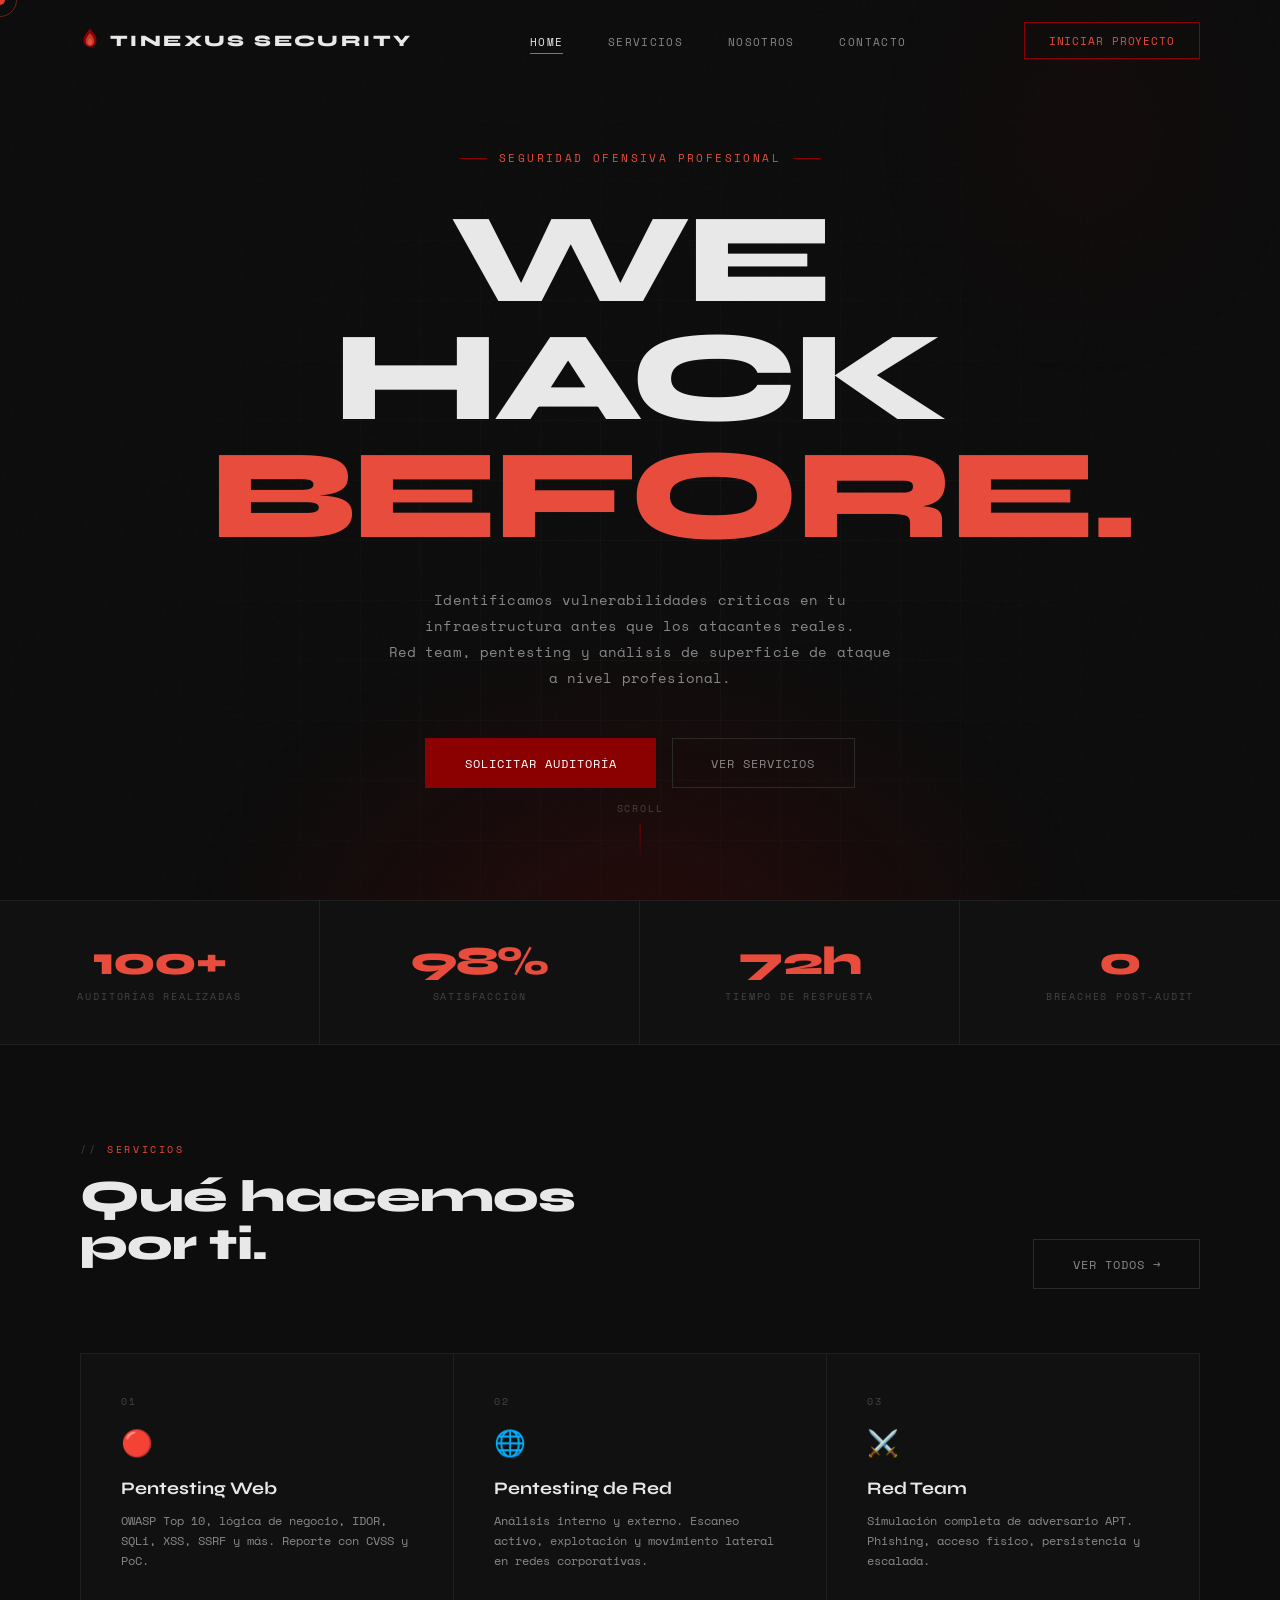
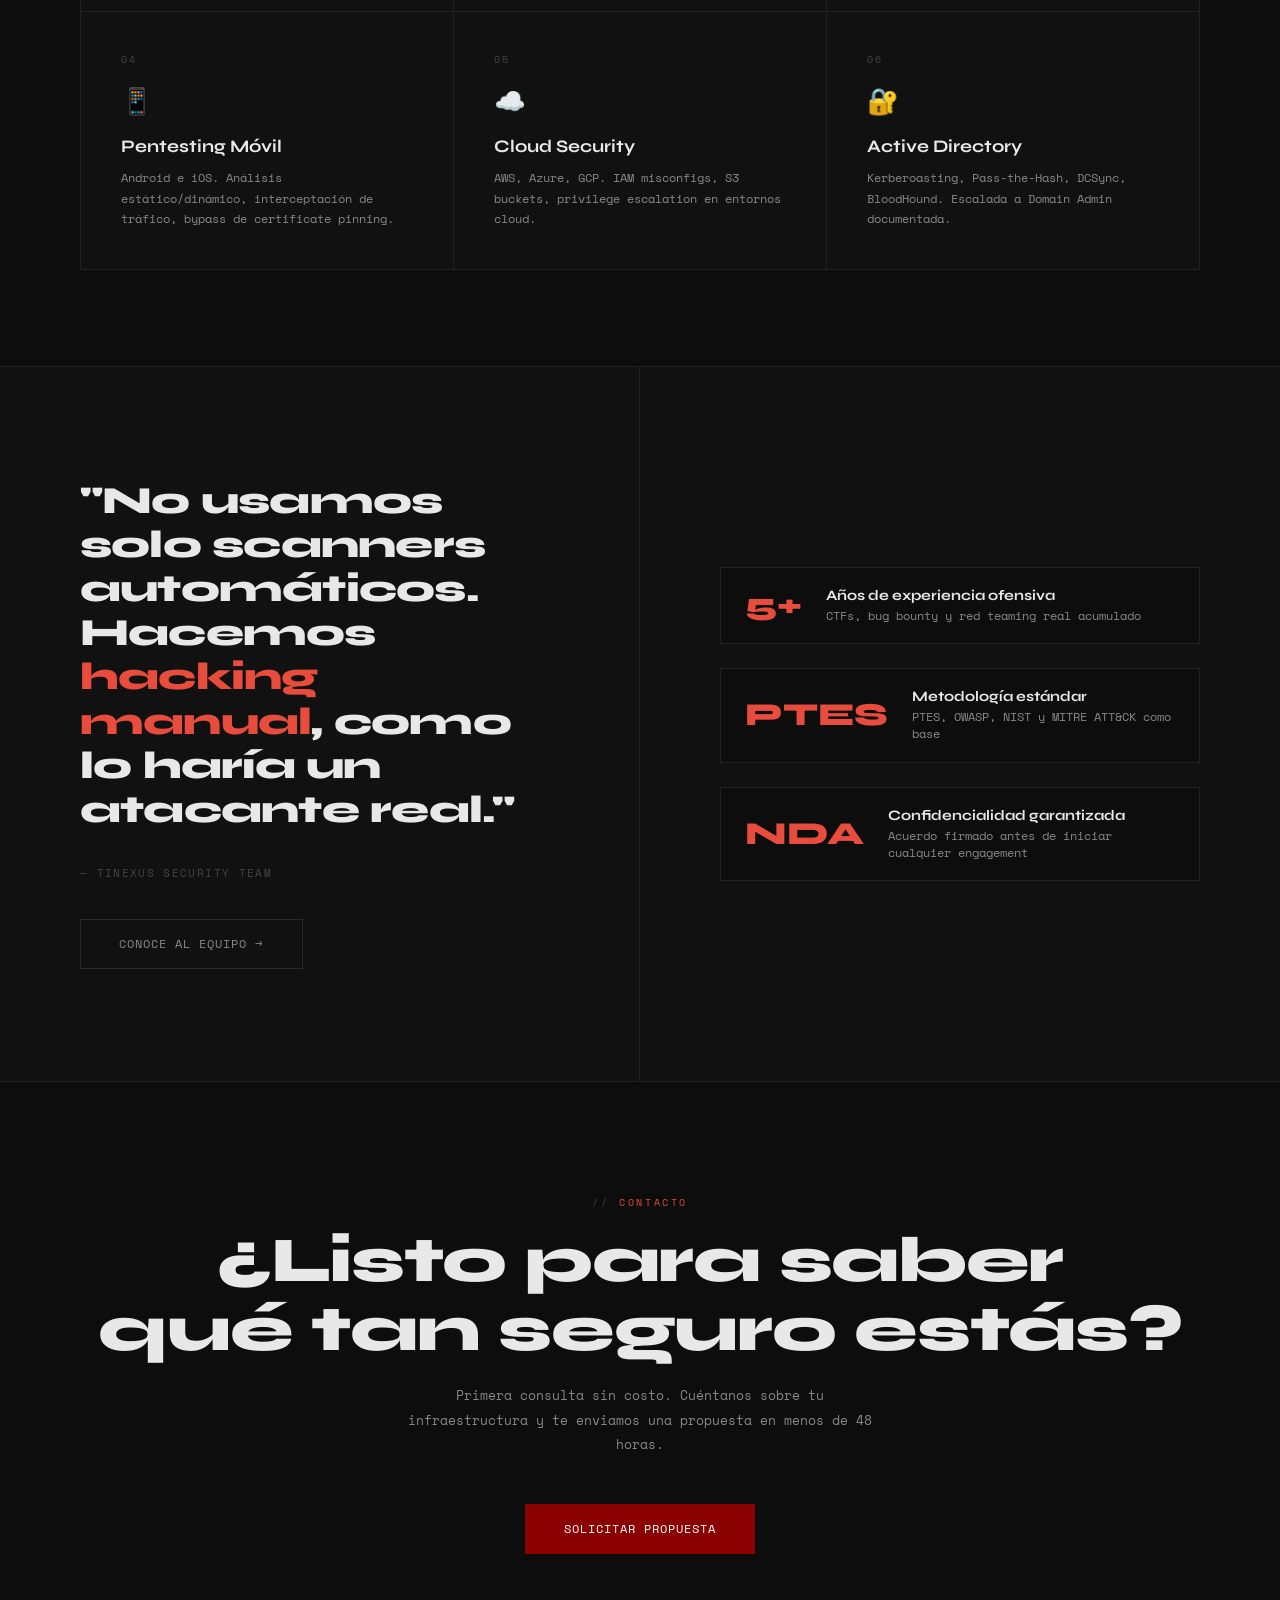
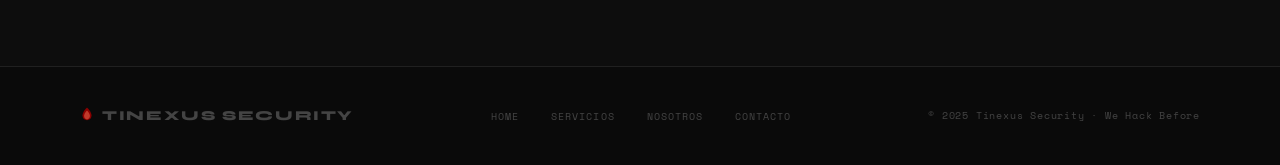
==== index.html @ 1b48da73 "Initial commit - Tinexus Security Website" ====
<!DOCTYPE html>
<html lang="es">
<head>
  <meta charset="UTF-8">
  <meta name="viewport" content="width=device-width, initial-scale=1.0">
  <title>Tinexus Security — We Hack Before</title>
  <meta name="description" content="Servicios profesionales de pentesting y seguridad ofensiva. Encontramos las vulnerabilidades antes que los atacantes.">
  <link rel="preconnect" href="https://fonts.googleapis.com">
  <link rel="preconnect" href="https://fonts.gstatic.com" crossorigin>
  <link href="https://fonts.googleapis.com/css2?family=Space+Mono:wght@400;700&family=Syne:wght@400;600;700;800&display=swap" rel="stylesheet">
  <link rel="stylesheet" href="css/style.css">
  <style>
    /* ── HERO ── */
    .hero {
      min-height: 100vh;
      display: grid; place-items: center;
      padding: 8rem 5rem 6rem;
      position: relative; overflow: hidden;
    }
    .hero-bg {
      position: absolute; inset: 0;
      background:
        radial-gradient(ellipse 55% 55% at 50% 105%, rgba(139,0,0,0.2) 0%, transparent 65%),
        radial-gradient(ellipse 30% 50% at 85% 15%, rgba(139,0,0,0.06) 0%, transparent 55%);
      pointer-events: none;
    }
    .hero-grid {
      position: absolute; inset: 0;
      background-image:
        linear-gradient(rgba(255,255,255,0.024) 1px, transparent 1px),
        linear-gradient(90deg, rgba(255,255,255,0.024) 1px, transparent 1px);
      background-size: 60px 60px;
      mask-image: radial-gradient(ellipse at 50% 60%, black 10%, transparent 75%);
      pointer-events: none;
    }
    .hero-inner {
      max-width: 860px; text-align: center; position: relative; z-index: 1;
    }
    .hero-badge {
      font-family: var(--mono); font-size: 0.68rem;
      letter-spacing: 0.22em; color: var(--red-bright);
      text-transform: uppercase; margin-bottom: 2.2rem;
      display: inline-flex; align-items: center; gap: 12px;
    }
    .hero-badge::before, .hero-badge::after {
      content: ''; display: block; width: 28px; height: 1px; background: var(--red);
    }
    .hero h1 {
      font-size: clamp(4rem, 10vw, 8rem); font-weight: 800;
      line-height: 0.92; letter-spacing: -0.03em; margin-bottom: 0.4rem;
    }
    .hero h1 .accent { color: var(--red-bright); display: block; }
    .hero-sub {
      font-family: var(--mono); font-size: 0.9rem;
      color: var(--text-dim); line-height: 1.8;
      max-width: 520px; margin: 2rem auto 3rem; letter-spacing: 0.01em;
    }
    .hero-actions { display: flex; gap: 1rem; justify-content: center; flex-wrap: wrap; }
    .scroll-hint {
      position: absolute; bottom: 2.5rem; left: 50%;
      transform: translateX(-50%);
      font-family: var(--mono); font-size: 0.62rem;
      color: var(--text-dimmer); letter-spacing: 0.18em;
      text-transform: uppercase;
      display: flex; flex-direction: column; align-items: center; gap: 8px;
    }
    .scroll-hint-line {
      width: 1px; height: 36px; background: linear-gradient(to bottom, var(--red), transparent);
      animation: scrollline 2s ease-in-out infinite;
    }
    @keyframes scrollline { 0%,100%{opacity:0.3;transform:scaleY(1)} 50%{opacity:1;transform:scaleY(1.2)} }

    /* ── STATS ── */
    .stats-bar {
      background: var(--char-2);
      border-top: 1px solid var(--border); border-bottom: 1px solid var(--border);
      display: grid; grid-template-columns: repeat(4, 1fr);
      padding: 0;
    }
    .stat {
      padding: 2.5rem 2rem; text-align: center;
      border-right: 1px solid var(--border);
    }
    .stat:last-child { border-right: none; }
    .stat-num {
      font-size: 2.5rem; font-weight: 800;
      color: var(--red-bright); letter-spacing: -0.03em;
      display: block; line-height: 1;
    }
    .stat-label {
      font-family: var(--mono); font-size: 0.63rem;
      color: var(--text-dimmer); letter-spacing: 0.18em;
      text-transform: uppercase; margin-top: 8px; display: block;
    }

    /* ── SERVICES PREVIEW ── */
    .services-preview { background: var(--char); }
    .services-header {
      display: flex; align-items: flex-end; justify-content: space-between;
      margin-bottom: 4rem; flex-wrap: wrap; gap: 1.5rem;
    }
    .services-grid {
      display: grid; grid-template-columns: repeat(3, 1fr);
      gap: 1px; background: var(--border);
      border: 1px solid var(--border);
    }
    .service-card {
      background: var(--char-2); padding: 2.5rem;
      position: relative; overflow: hidden;
      transition: background 0.3s;
      text-decoration: none; color: inherit; display: block;
    }
    .service-card::after {
      content: ''; position: absolute; bottom: 0; left: 0;
      width: 0; height: 2px; background: var(--red-bright);
      transition: width 0.4s ease;
    }
    .service-card:hover { background: var(--char-3); }
    .service-card:hover::after { width: 100%; }
    .service-num {
      font-family: var(--mono); font-size: 0.62rem;
      color: var(--text-dimmer); letter-spacing: 0.2em; margin-bottom: 1.2rem;
    }
    .service-icon { font-size: 1.6rem; margin-bottom: 1.2rem; display: block; }
    .service-name { font-size: 1.1rem; font-weight: 700; margin-bottom: 0.7rem; }
    .service-desc {
      font-family: var(--mono); font-size: 0.74rem;
      color: var(--text-dim); line-height: 1.7;
    }

    /* ── ABOUT TEASER ── */
    .about-teaser {
      background: var(--char-2);
      border-top: 1px solid var(--border);
      display: grid; grid-template-columns: 1fr 1fr; gap: 0;
    }
    .about-teaser-left {
      padding: 7rem 5rem; border-right: 1px solid var(--border);
    }
    .about-teaser-right {
      padding: 7rem 5rem; display: flex; flex-direction: column; justify-content: center;
    }
    .big-quote {
      font-size: clamp(1.6rem, 3vw, 2.5rem); font-weight: 800;
      letter-spacing: -0.02em; line-height: 1.15;
      color: var(--text);
    }
    .big-quote em { color: var(--red-bright); font-style: normal; }
    .quote-source {
      font-family: var(--mono); font-size: 0.7rem;
      color: var(--text-dimmer); letter-spacing: 0.12em;
      margin-top: 2rem; text-transform: uppercase;
    }
    .metric-row {
      display: flex; flex-direction: column; gap: 1.5rem;
    }
    .metric {
      display: flex; align-items: center; gap: 1.5rem;
      padding: 1.2rem 1.5rem; border: 1px solid var(--border);
      background: var(--char); transition: border-color 0.3s;
    }
    .metric:hover { border-color: var(--red); }
    .metric-val {
      font-size: 2rem; font-weight: 800;
      color: var(--red-bright); line-height: 1; flex-shrink: 0;
    }
    .metric-text h4 { font-size: 0.9rem; font-weight: 700; margin-bottom: 3px; }
    .metric-text p { font-family: var(--mono); font-size: 0.72rem; color: var(--text-dim); }

    /* ── CTA ── */
    .home-cta {
      background: var(--char); border-top: 1px solid var(--border);
      text-align: center; padding: 7rem 5rem;
    }
    .home-cta .section-tag { justify-content: center; }
    .home-cta .section-title { font-size: clamp(2.5rem, 5vw, 4rem); }
    .home-cta .section-desc { margin: 0 auto 3rem; max-width: 480px; }

    /* responsive */
    @media (max-width: 900px) {
      .hero { padding: 7rem 1.8rem 5rem; }
      .stats-bar { grid-template-columns: repeat(2, 1fr); }
      .stat:nth-child(2) { border-right: none; }
      .stat:nth-child(1), .stat:nth-child(2) { border-bottom: 1px solid var(--border); }
      .services-grid { grid-template-columns: 1fr; }
      .about-teaser { grid-template-columns: 1fr; }
      .about-teaser-left { padding: 4rem 1.8rem; border-right: none; border-bottom: 1px solid var(--border); }
      .about-teaser-right { padding: 4rem 1.8rem; }
      .home-cta { padding: 5rem 1.8rem; }
    }
  </style>
</head>
<body>

  <div class="cursor"></div>
  <div class="cursor-ring"></div>

  <!-- NAV -->
  <nav id="navbar">
    <a href="index.html" class="nav-logo">
      <svg viewBox="0 0 60 80" fill="none" xmlns="http://www.w3.org/2000/svg">
        <path d="M30 2C30 2 50 20 50 38C50 51 41 58 30 59C19 58 10 51 10 38C10 20 30 2 30 2Z" fill="#8B0000"/>
        <path d="M30 16C30 16 43 29 43 40C43 49 38 54 30 55C22 54 17 49 17 40C17 29 30 16 30 16Z" fill="#C0392B"/>
        <path d="M30 30C30 30 37 37 37 44C37 49 34 52 30 52C26 52 23 49 23 44C23 37 30 30 30 30Z" fill="#E74C3C"/>
      </svg>
      TINEXUS SECURITY
    </a>
    <ul class="nav-links">
      <li><a href="index.html" class="active">Home</a></li>
      <li><a href="servicios.html">Servicios</a></li>
      <li><a href="nosotros.html">Nosotros</a></li>
      <li><a href="contacto.html">Contacto</a></li>
    </ul>
    <a href="contacto.html" class="nav-cta">Iniciar Proyecto</a>
    <button class="hamburger" aria-label="Menú">
      <span></span><span></span><span></span>
    </button>
  </nav>

  <!-- MOBILE MENU -->
  <div class="mobile-menu">
    <a href="index.html" class="active">Home</a>
    <a href="servicios.html">Servicios</a>
    <a href="nosotros.html">Nosotros</a>
    <a href="contacto.html">Contacto</a>
    <a href="contacto.html" class="mobile-cta">Iniciar Proyecto</a>
  </div>

  <!-- HERO -->
  <section class="hero">
    <div class="hero-bg"></div>
    <div class="hero-grid"></div>
    <div class="hero-inner">
      <div class="hero-badge">Seguridad Ofensiva Profesional</div>
      <h1>
        WE HACK
        <span class="accent">BEFORE.</span>
      </h1>
      <p class="hero-sub">
        Identificamos vulnerabilidades críticas en tu infraestructura antes que los atacantes reales.<br>
        Red team, pentesting y análisis de superficie de ataque a nivel profesional.
      </p>
      <div class="hero-actions">
        <a href="contacto.html" class="btn-primary">Solicitar Auditoría</a>
        <a href="servicios.html" class="btn-outline">Ver Servicios</a>
      </div>
    </div>
    <div class="scroll-hint">
      <span>scroll</span>
      <div class="scroll-hint-line"></div>
    </div>
  </section>

  <!-- STATS -->
  <div class="stats-bar">
    <div class="stat fade-up">
      <span class="stat-num">100+</span>
      <span class="stat-label">Auditorías Realizadas</span>
    </div>
    <div class="stat fade-up d1">
      <span class="stat-num">98%</span>
      <span class="stat-label">Satisfacción</span>
    </div>
    <div class="stat fade-up d2">
      <span class="stat-num">72h</span>
      <span class="stat-label">Tiempo de Respuesta</span>
    </div>
    <div class="stat fade-up d3">
      <span class="stat-num">0</span>
      <span class="stat-label">Breaches Post-Audit</span>
    </div>
  </div>

  <!-- SERVICES PREVIEW -->
  <section class="services-preview">
    <div class="services-header">
      <div>
        <div class="section-tag fade-up">Servicios</div>
        <h2 class="section-title fade-up">Qué hacemos<br>por ti.</h2>
      </div>
      <a href="servicios.html" class="btn-outline fade-up" style="align-self:flex-end">Ver todos →</a>
    </div>

    <div class="services-grid">
      <a href="servicios.html" class="service-card fade-up">
        <div class="service-num">01</div>
        <span class="service-icon">🔴</span>
        <div class="service-name">Pentesting Web</div>
        <p class="service-desc">OWASP Top 10, lógica de negocio, IDOR, SQLi, XSS, SSRF y más. Reporte con CVSS y PoC.</p>
      </a>
      <a href="servicios.html" class="service-card fade-up d1">
        <div class="service-num">02</div>
        <span class="service-icon">🌐</span>
        <div class="service-name">Pentesting de Red</div>
        <p class="service-desc">Análisis interno y externo. Escaneo activo, explotación y movimiento lateral en redes corporativas.</p>
      </a>
      <a href="servicios.html" class="service-card fade-up d2">
        <div class="service-num">03</div>
        <span class="service-icon">⚔️</span>
        <div class="service-name">Red Team</div>
        <p class="service-desc">Simulación completa de adversario APT. Phishing, acceso físico, persistencia y escalada.</p>
      </a>
      <a href="servicios.html" class="service-card fade-up">
        <div class="service-num">04</div>
        <span class="service-icon">📱</span>
        <div class="service-name">Pentesting Móvil</div>
        <p class="service-desc">Android e iOS. Análisis estático/dinámico, interceptación de tráfico, bypass de certificate pinning.</p>
      </a>
      <a href="servicios.html" class="service-card fade-up d1">
        <div class="service-num">05</div>
        <span class="service-icon">☁️</span>
        <div class="service-name">Cloud Security</div>
        <p class="service-desc">AWS, Azure, GCP. IAM misconfigs, S3 buckets, privilege escalation en entornos cloud.</p>
      </a>
      <a href="servicios.html" class="service-card fade-up d2">
        <div class="service-num">06</div>
        <span class="service-icon">🔐</span>
        <div class="service-name">Active Directory</div>
        <p class="service-desc">Kerberoasting, Pass-the-Hash, DCSync, BloodHound. Escalada a Domain Admin documentada.</p>
      </a>
    </div>
  </section>

  <!-- ABOUT TEASER -->
  <div class="about-teaser">
    <div class="about-teaser-left">
      <p class="big-quote fade-up">
        "No usamos solo scanners automáticos. Hacemos <em>hacking manual</em>, como lo haría un atacante real."
      </p>
      <p class="quote-source fade-up d1">— Tinexus Security Team</p>
      <br><br>
      <a href="nosotros.html" class="btn-outline fade-up d2">Conoce al equipo →</a>
    </div>
    <div class="about-teaser-right">
      <div class="metric-row">
        <div class="metric fade-up">
          <span class="metric-val">5+</span>
          <div class="metric-text">
            <h4>Años de experiencia ofensiva</h4>
            <p>CTFs, bug bounty y red teaming real acumulado</p>
          </div>
        </div>
        <div class="metric fade-up d1">
          <span class="metric-val">PTES</span>
          <div class="metric-text">
            <h4>Metodología estándar</h4>
            <p>PTES, OWASP, NIST y MITRE ATT&CK como base</p>
          </div>
        </div>
        <div class="metric fade-up d2">
          <span class="metric-val">NDA</span>
          <div class="metric-text">
            <h4>Confidencialidad garantizada</h4>
            <p>Acuerdo firmado antes de iniciar cualquier engagement</p>
          </div>
        </div>
      </div>
    </div>
  </div>

  <!-- HOME CTA -->
  <section class="home-cta">
    <div class="section-tag fade-up">Contacto</div>
    <h2 class="section-title fade-up">¿Listo para saber<br>qué tan seguro estás?</h2>
    <p class="section-desc fade-up">Primera consulta sin costo. Cuéntanos sobre tu infraestructura y te enviamos una propuesta en menos de 48 horas.</p>
    <a href="contacto.html" class="btn-primary fade-up">Solicitar Propuesta</a>
  </section>

  <!-- FOOTER -->
  <footer>
    <a href="index.html" class="footer-logo">
      <svg viewBox="0 0 60 80" fill="none">
        <path d="M30 2C30 2 50 20 50 38C50 51 41 58 30 59C19 58 10 51 10 38C10 20 30 2 30 2Z" fill="#8B0000"/>
        <path d="M30 16C30 16 43 29 43 40C43 49 38 54 30 55C22 54 17 49 17 40C17 29 30 16 30 16Z" fill="#C0392B"/>
      </svg>
      TINEXUS SECURITY
    </a>
    <div class="footer-links">
      <a href="index.html">Home</a>
      <a href="servicios.html">Servicios</a>
      <a href="nosotros.html">Nosotros</a>
      <a href="contacto.html">Contacto</a>
    </div>
    <div class="footer-copy">© 2025 Tinexus Security · We Hack Before</div>
  </footer>

  <script src="js/main.js"></script>
</body>
</html>
---- css/style.css ----
/* =============================================
   TINEXUS SECURITY — Global Stylesheet
   ============================================= */

*, *::before, *::after { box-sizing: border-box; margin: 0; padding: 0; }

:root {
  --red:         #8B0000;
  --red-mid:     #C0392B;
  --red-bright:  #E74C3C;
  --char:        #0D0D0D;
  --char-2:      #111111;
  --char-3:      #161616;
  --char-4:      #1A1A1A;
  --surface:     #0A0A0A;
  --border:      #202020;
  --border-2:    #2A2A2A;
  --text:        #E8E8E8;
  --text-dim:    #888888;
  --text-dimmer: #444444;
  --mono: 'Space Mono', monospace;
  --sans: 'Syne', sans-serif;
}

html { scroll-behavior: smooth; }

body {
  background: var(--char);
  color: var(--text);
  font-family: var(--sans);
  overflow-x: hidden;
  cursor: none;
  -webkit-font-smoothing: antialiased;
}

body::before {
  content: '';
  position: fixed; inset: 0;
  background-image: url("data:image/svg+xml,%3Csvg viewBox='0 0 256 256' xmlns='http://www.w3.org/2000/svg'%3E%3Cfilter id='n'%3E%3CfeTurbulence type='fractalNoise' baseFrequency='0.9' numOctaves='4' stitchTiles='stitch'/%3E%3C/filter%3E%3Crect width='100%25' height='100%25' filter='url(%23n)' opacity='0.04'/%3E%3C/svg%3E");
  pointer-events: none; z-index: 0; opacity: 0.35;
}

/* ── Cursor ── */
.cursor {
  width: 10px; height: 10px;
  background: var(--red-bright); border-radius: 50%;
  position: fixed; top: 0; left: 0;
  pointer-events: none; z-index: 9999;
  transform: translate(-50%, -50%);
  mix-blend-mode: difference;
  transition: transform 0.06s linear;
}
.cursor-ring {
  width: 34px; height: 34px;
  border: 1px solid rgba(231,76,60,0.4); border-radius: 50%;
  position: fixed; top: 0; left: 0;
  pointer-events: none; z-index: 9998;
  transform: translate(-50%, -50%);
  transition: transform 0.16s ease, width 0.25s ease, height 0.25s ease, border-color 0.25s ease;
}
.cursor-ring.hover {
  width: 50px; height: 50px;
  border-color: rgba(231,76,60,0.7);
}

/* =============================================
   NAVIGATION
   ============================================= */
nav {
  position: fixed; top: 0; left: 0; right: 0;
  padding: 1.4rem 5rem;
  display: flex; align-items: center; justify-content: space-between;
  z-index: 200;
  border-bottom: 1px solid transparent;
  transition: border-color 0.35s, background 0.35s, padding 0.35s;
}
nav.scrolled {
  background: rgba(10,10,10,0.95);
  backdrop-filter: blur(16px);
  -webkit-backdrop-filter: blur(16px);
  border-bottom-color: var(--border);
  padding-top: 1rem;
  padding-bottom: 1rem;
}

.nav-logo {
  font-family: var(--sans); font-size: 1rem; font-weight: 800;
  letter-spacing: 0.15em; color: var(--text);
  text-decoration: none; display: flex; align-items: center; gap: 10px;
}
.nav-logo svg { width: 20px; height: 26px; flex-shrink: 0; }

.nav-links {
  display: flex; gap: 2.8rem; list-style: none;
}
.nav-links a {
  font-family: var(--mono); font-size: 0.7rem;
  letter-spacing: 0.12em; color: var(--text-dim);
  text-decoration: none; text-transform: uppercase;
  transition: color 0.2s; position: relative; padding-bottom: 3px;
}
.nav-links a::after {
  content: ''; position: absolute; bottom: -1px; left: 0;
  width: 0; height: 1px; background: var(--red-bright);
  transition: width 0.3s ease;
}
.nav-links a:hover, .nav-links a.active { color: var(--text); }
.nav-links a:hover::after, .nav-links a.active::after { width: 100%; }

.nav-cta {
  font-family: var(--mono); font-size: 0.7rem;
  letter-spacing: 0.08em; padding: 0.55rem 1.5rem;
  border: 1px solid var(--red); color: var(--red-bright);
  background: transparent; text-decoration: none;
  text-transform: uppercase;
  transition: background 0.2s, color 0.2s;
}
.nav-cta:hover { background: var(--red); color: #fff; }

.hamburger {
  display: none; flex-direction: column; gap: 5px;
  background: none; border: none; cursor: none; padding: 4px; z-index: 210;
}
.hamburger span {
  display: block; width: 22px; height: 1.5px;
  background: var(--text-dim); transition: all 0.3s;
}
.hamburger.open span:nth-child(1) { transform: rotate(45deg) translate(4.5px, 4.5px); background: var(--text); }
.hamburger.open span:nth-child(2) { opacity: 0; }
.hamburger.open span:nth-child(3) { transform: rotate(-45deg) translate(4.5px, -4.5px); background: var(--text); }

.mobile-menu {
  display: none; position: fixed;
  top: 0; left: 0; right: 0; bottom: 0;
  background: rgba(9,9,9,0.98);
  backdrop-filter: blur(20px);
  z-index: 190; flex-direction: column;
  align-items: center; justify-content: center; gap: 2.5rem;
}
.mobile-menu.open { display: flex; }
.mobile-menu a {
  font-family: var(--sans); font-size: 2.2rem; font-weight: 800;
  letter-spacing: -0.01em; color: var(--text-dim);
  text-decoration: none; text-transform: uppercase; transition: color 0.2s;
}
.mobile-menu a:hover, .mobile-menu a.active { color: var(--red-bright); }
.mobile-menu .mobile-cta {
  font-family: var(--mono); font-size: 0.8rem;
  letter-spacing: 0.1em; padding: 0.8rem 2rem;
  border: 1px solid var(--red); color: var(--red-bright);
  text-decoration: none; text-transform: uppercase; margin-top: 1rem;
}

/* =============================================
   BUTTONS
   ============================================= */
.btn-primary {
  font-family: var(--mono); font-size: 0.78rem;
  letter-spacing: 0.08em; padding: 0.9rem 2.4rem;
  background: var(--red); color: #fff;
  border: 1px solid var(--red); text-decoration: none;
  text-transform: uppercase; display: inline-block;
  transition: background 0.2s, transform 0.15s;
}
.btn-primary:hover { background: var(--red-mid); transform: translateY(-2px); }

.btn-outline {
  font-family: var(--mono); font-size: 0.78rem;
  letter-spacing: 0.08em; padding: 0.9rem 2.4rem;
  background: transparent; color: var(--text-dim);
  border: 1px solid var(--border-2); text-decoration: none;
  text-transform: uppercase; display: inline-block;
  transition: border-color 0.2s, color 0.2s;
}
.btn-outline:hover { border-color: var(--text-dimmer); color: var(--text); }

/* =============================================
   PAGE HEADER (páginas interiores)
   ============================================= */
.page-header {
  padding: 12rem 5rem 6rem;
  border-bottom: 1px solid var(--border);
  position: relative; overflow: hidden;
}
.page-header-bg {
  position: absolute; inset: 0;
  background: radial-gradient(ellipse 60% 80% at 0% 110%, rgba(139,0,0,0.15) 0%, transparent 65%);
  pointer-events: none;
}
.page-header-grid {
  position: absolute; inset: 0;
  background-image:
    linear-gradient(rgba(255,255,255,0.022) 1px, transparent 1px),
    linear-gradient(90deg, rgba(255,255,255,0.022) 1px, transparent 1px);
  background-size: 55px 55px;
  mask-image: radial-gradient(ellipse 70% 80% at 10% 90%, black 0%, transparent 65%);
  pointer-events: none;
}
.page-tag {
  font-family: var(--mono); font-size: 0.65rem;
  letter-spacing: 0.25em; color: var(--red-bright);
  text-transform: uppercase; margin-bottom: 1.2rem;
  display: flex; align-items: center; gap: 10px; position: relative;
}
.page-tag::before { content: '//'; color: var(--text-dimmer); }
.page-header h1 {
  font-size: clamp(3rem, 6vw, 5.5rem); font-weight: 800;
  line-height: 0.95; letter-spacing: -0.03em; position: relative;
}
.page-header .sub {
  font-family: var(--mono); font-size: 0.88rem;
  color: var(--text-dim); line-height: 1.85;
  max-width: 540px; margin-top: 1.6rem; position: relative;
}

/* =============================================
   SECTION COMMONS
   ============================================= */
section { padding: 6rem 5rem; position: relative; }

.section-tag {
  font-family: var(--mono); font-size: 0.65rem;
  letter-spacing: 0.25em; color: var(--red-bright);
  text-transform: uppercase; margin-bottom: 1rem;
  display: flex; align-items: center; gap: 10px;
}
.section-tag::before { content: '//'; color: var(--text-dimmer); }
.section-title {
  font-size: clamp(2rem, 3.5vw, 3rem); font-weight: 800;
  letter-spacing: -0.02em; line-height: 1.08; margin-bottom: 1.2rem;
}
.section-desc {
  font-family: var(--mono); font-size: 0.82rem;
  color: var(--text-dim); line-height: 1.85; max-width: 490px;
}

/* =============================================
   TERMINAL COMPONENT
   ============================================= */
.terminal-box {
  background: var(--surface); border: 1px solid var(--border);
  font-family: var(--mono); font-size: 0.77rem; overflow: hidden;
}
.terminal-bar {
  background: var(--char-4); padding: 0.65rem 1rem;
  display: flex; align-items: center; gap: 6px;
  border-bottom: 1px solid var(--border);
}
.dot { width: 10px; height: 10px; border-radius: 50%; }
.dot-r { background: #FF5F57; }
.dot-y { background: #FFBD2E; }
.dot-g { background: #28CA41; }
.terminal-title { font-size: 0.62rem; color: var(--text-dimmer); margin-left: auto; letter-spacing: 0.08em; }
.terminal-body { padding: 1.5rem; line-height: 2; color: var(--text-dim); }
.terminal-body .prompt { color: var(--red-bright); }
.terminal-body .cmd { color: var(--text); }
.terminal-body .out { color: #4EC9B0; }
.terminal-body .warn { color: #CE9178; }
.terminal-body .dim { color: var(--text-dimmer); }
.cursor-blink {
  display: inline-block; width: 8px; height: 14px;
  background: var(--text); vertical-align: -2px;
  animation: blink 1s steps(1) infinite;
}
@keyframes blink { 0%,100%{opacity:1} 50%{opacity:0} }

/* =============================================
   FOOTER
   ============================================= */
footer {
  background: var(--surface);
  border-top: 1px solid var(--border);
  padding: 2.5rem 5rem;
  display: flex; align-items: center; justify-content: space-between;
}
.footer-logo {
  font-size: 0.85rem; font-weight: 800;
  letter-spacing: 0.12em; color: var(--text-dimmer);
  display: flex; align-items: center; gap: 8px; text-decoration: none;
}
.footer-logo svg { width: 14px; height: 18px; }
.footer-links { display: flex; gap: 2rem; }
.footer-links a {
  font-family: var(--mono); font-size: 0.65rem;
  color: var(--text-dimmer); text-decoration: none;
  letter-spacing: 0.1em; text-transform: uppercase; transition: color 0.2s;
}
.footer-links a:hover { color: var(--red-bright); }
.footer-copy {
  font-family: var(--mono); font-size: 0.62rem;
  color: var(--text-dimmer); letter-spacing: 0.08em;
}

/* =============================================
   ANIMATIONS
   ============================================= */
.fade-up {
  opacity: 0; transform: translateY(28px);
  transition: opacity 0.7s ease, transform 0.7s ease;
}
.fade-up.visible { opacity: 1; transform: translateY(0); }
.fade-up.d1 { transition-delay: 0.1s; }
.fade-up.d2 { transition-delay: 0.2s; }
.fade-up.d3 { transition-delay: 0.3s; }
.fade-up.d4 { transition-delay: 0.4s; }
.fade-up.d5 { transition-delay: 0.5s; }

/* =============================================
   RESPONSIVE
   ============================================= */
@media (max-width: 900px) {
  nav { padding: 1.1rem 1.8rem; }
  .nav-links, .nav-cta { display: none; }
  .hamburger { display: flex; }
  section { padding: 4rem 1.8rem; }
  .page-header { padding: 9rem 1.8rem 4rem; }
  footer { flex-direction: column; gap: 1.2rem; text-align: center; padding: 2rem 1.8rem; }
  .footer-links { justify-content: center; flex-wrap: wrap; }
}
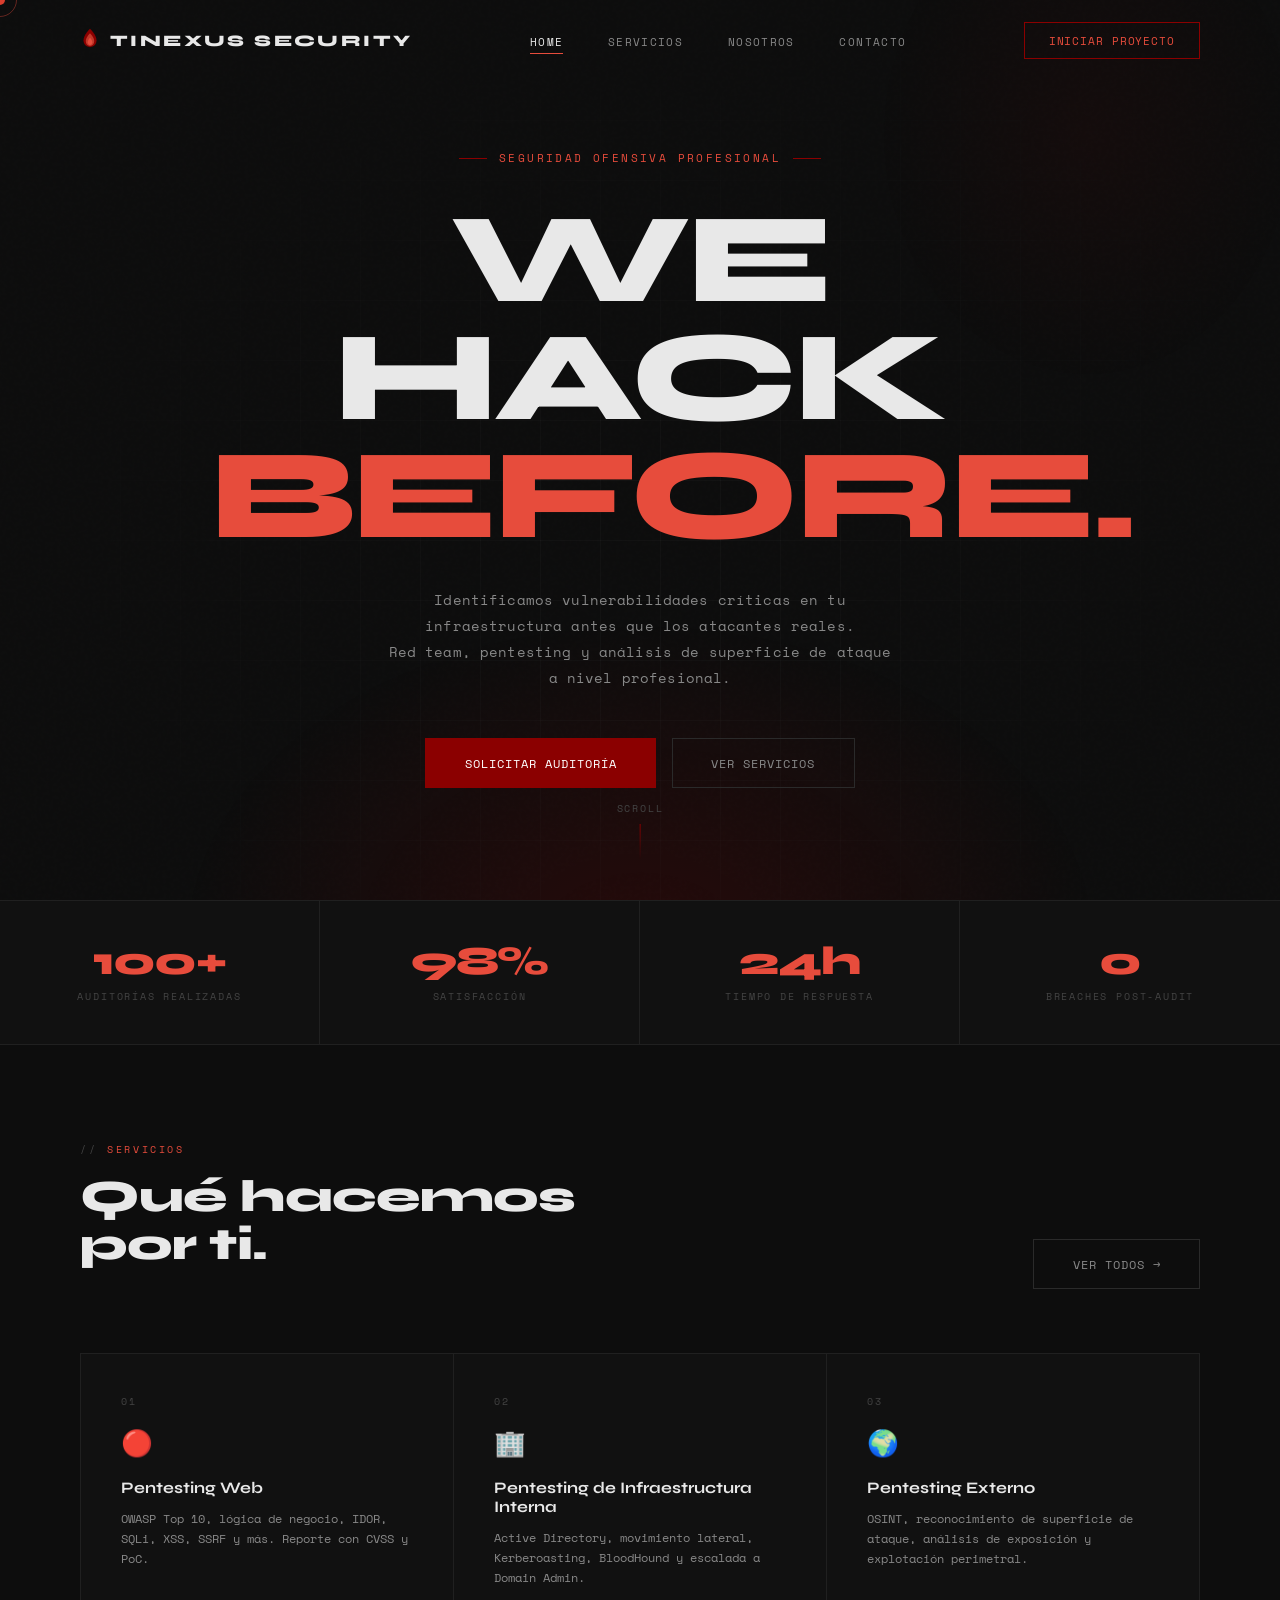
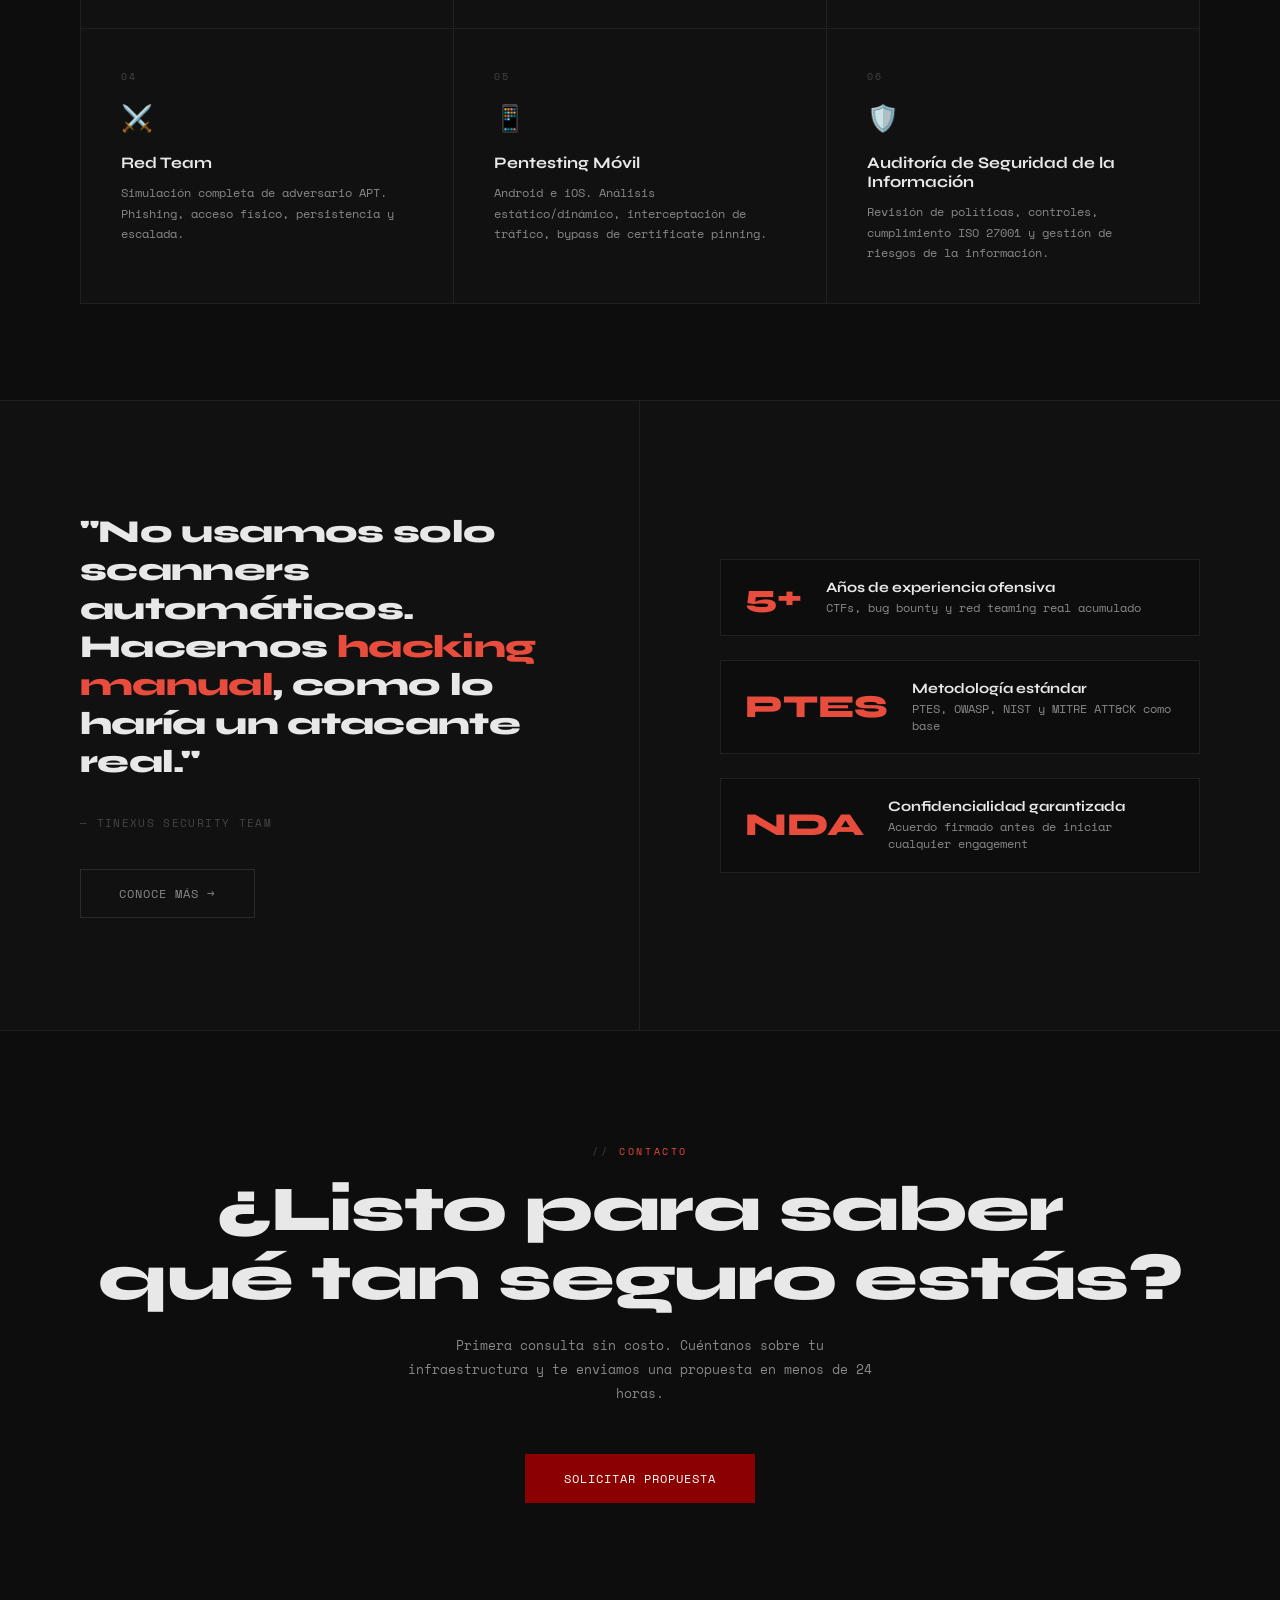
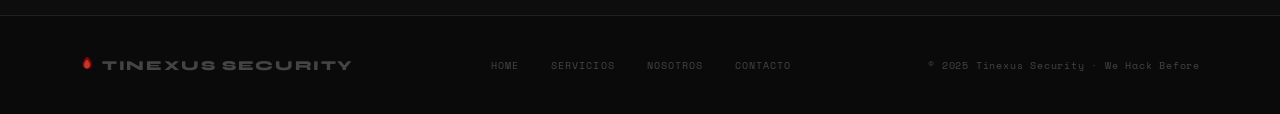
==== commit 3106241a: "Cambios de servicios y quienes somos" ====
--- a/index.html
+++ b/index.html
@@ -46,12 +46,12 @@
       content: ''; display: block; width: 28px; height: 1px; background: var(--red);
     }
     .hero h1 {
-      font-size: clamp(4rem, 10vw, 8rem); font-weight: 800;
+      font-size: clamp(3.2rem, 10vw, 8rem); font-weight: 800;
       line-height: 0.92; letter-spacing: -0.03em; margin-bottom: 0.4rem;
     }
     .hero h1 .accent { color: var(--red-bright); display: block; }
     .hero-sub {
-      font-family: var(--mono); font-size: 0.9rem;
+      font-family: var(--mono); font-size: clamp(0.78rem, 2vw, 0.9rem);
       color: var(--text-dim); line-height: 1.8;
       max-width: 520px; margin: 2rem auto 3rem; letter-spacing: 0.01em;
     }
@@ -75,7 +75,6 @@
       background: var(--char-2);
       border-top: 1px solid var(--border); border-bottom: 1px solid var(--border);
       display: grid; grid-template-columns: repeat(4, 1fr);
-      padding: 0;
     }
     .stat {
       padding: 2.5rem 2rem; text-align: center;
@@ -83,7 +82,7 @@
     }
     .stat:last-child { border-right: none; }
     .stat-num {
-      font-size: 2.5rem; font-weight: 800;
+      font-size: clamp(1.8rem, 4vw, 2.5rem); font-weight: 800;
       color: var(--red-bright); letter-spacing: -0.03em;
       display: block; line-height: 1;
     }
@@ -122,7 +121,7 @@
       color: var(--text-dimmer); letter-spacing: 0.2em; margin-bottom: 1.2rem;
     }
     .service-icon { font-size: 1.6rem; margin-bottom: 1.2rem; display: block; }
-    .service-name { font-size: 1.1rem; font-weight: 700; margin-bottom: 0.7rem; }
+    .service-name { font-size: 1rem; font-weight: 700; margin-bottom: 0.7rem; }
     .service-desc {
       font-family: var(--mono); font-size: 0.74rem;
       color: var(--text-dim); line-height: 1.7;
@@ -141,9 +140,8 @@
       padding: 7rem 5rem; display: flex; flex-direction: column; justify-content: center;
     }
     .big-quote {
-      font-size: clamp(1.6rem, 3vw, 2.5rem); font-weight: 800;
-      letter-spacing: -0.02em; line-height: 1.15;
-      color: var(--text);
+      font-size: clamp(1.3rem, 2.5vw, 2.2rem); font-weight: 800;
+      letter-spacing: -0.02em; line-height: 1.2; color: var(--text);
     }
     .big-quote em { color: var(--red-bright); font-style: normal; }
     .quote-source {
@@ -151,9 +149,7 @@
       color: var(--text-dimmer); letter-spacing: 0.12em;
       margin-top: 2rem; text-transform: uppercase;
     }
-    .metric-row {
-      display: flex; flex-direction: column; gap: 1.5rem;
-    }
+    .metric-row { display: flex; flex-direction: column; gap: 1.5rem; }
     .metric {
       display: flex; align-items: center; gap: 1.5rem;
       padding: 1.2rem 1.5rem; border: 1px solid var(--border);
@@ -161,7 +157,7 @@
     }
     .metric:hover { border-color: var(--red); }
     .metric-val {
-      font-size: 2rem; font-weight: 800;
+      font-size: clamp(1.4rem, 3vw, 2rem); font-weight: 800;
       color: var(--red-bright); line-height: 1; flex-shrink: 0;
     }
     .metric-text h4 { font-size: 0.9rem; font-weight: 700; margin-bottom: 3px; }
@@ -173,20 +169,38 @@
       text-align: center; padding: 7rem 5rem;
     }
     .home-cta .section-tag { justify-content: center; }
-    .home-cta .section-title { font-size: clamp(2.5rem, 5vw, 4rem); }
+    .home-cta .section-title { font-size: clamp(2rem, 5vw, 4rem); }
     .home-cta .section-desc { margin: 0 auto 3rem; max-width: 480px; }
 
-    /* responsive */
-    @media (max-width: 900px) {
-      .hero { padding: 7rem 1.8rem 5rem; }
+    /* ── RESPONSIVE ── */
+    @media (max-width: 1024px) {
+      .services-grid { grid-template-columns: repeat(2, 1fr); }
+      .about-teaser-left, .about-teaser-right { padding: 5rem 2.5rem; }
+      .home-cta { padding: 6rem 2.5rem; }
+    }
+    @media (max-width: 768px) {
+      .hero { padding: 6rem 1.4rem 5rem; }
+      .hero-badge { font-size: 0.6rem; letter-spacing: 0.14em; }
+      .hero-sub br { display: none; }
+      .scroll-hint { display: none; }
       .stats-bar { grid-template-columns: repeat(2, 1fr); }
       .stat:nth-child(2) { border-right: none; }
+      .stat:nth-child(3) { border-right: 1px solid var(--border); }
       .stat:nth-child(1), .stat:nth-child(2) { border-bottom: 1px solid var(--border); }
+      .stat { padding: 1.8rem 1rem; }
       .services-grid { grid-template-columns: 1fr; }
+      .services-header { flex-direction: column; align-items: flex-start; margin-bottom: 2rem; }
       .about-teaser { grid-template-columns: 1fr; }
-      .about-teaser-left { padding: 4rem 1.8rem; border-right: none; border-bottom: 1px solid var(--border); }
-      .about-teaser-right { padding: 4rem 1.8rem; }
-      .home-cta { padding: 5rem 1.8rem; }
+      .about-teaser-left { padding: 4rem 1.4rem; border-right: none; border-bottom: 1px solid var(--border); }
+      .about-teaser-right { padding: 4rem 1.4rem; }
+      .home-cta { padding: 5rem 1.4rem; }
+    }
+    @media (max-width: 480px) {
+      .hero { padding: 5.5rem 1.2rem 4rem; }
+      .hero-badge { display: none; }
+      .stats-bar { grid-template-columns: 1fr 1fr; }
+      .stat { padding: 1.4rem 0.8rem; }
+      .metric { flex-direction: column; text-align: center; padding: 1.2rem; gap: 0.5rem; }
     }
   </style>
 </head>
@@ -195,7 +209,6 @@
   <div class="cursor"></div>
   <div class="cursor-ring"></div>
 
-  <!-- NAV -->
   <nav id="navbar">
     <a href="index.html" class="nav-logo">
       <svg viewBox="0 0 60 80" fill="none" xmlns="http://www.w3.org/2000/svg">
@@ -212,12 +225,9 @@
       <li><a href="contacto.html">Contacto</a></li>
     </ul>
     <a href="contacto.html" class="nav-cta">Iniciar Proyecto</a>
-    <button class="hamburger" aria-label="Menú">
-      <span></span><span></span><span></span>
-    </button>
+    <button class="hamburger" aria-label="Menú"><span></span><span></span><span></span></button>
   </nav>
 
-  <!-- MOBILE MENU -->
   <div class="mobile-menu">
     <a href="index.html" class="active">Home</a>
     <a href="servicios.html">Servicios</a>
@@ -226,16 +236,12 @@
     <a href="contacto.html" class="mobile-cta">Iniciar Proyecto</a>
   </div>
 
-  <!-- HERO -->
   <section class="hero">
     <div class="hero-bg"></div>
     <div class="hero-grid"></div>
     <div class="hero-inner">
       <div class="hero-badge">Seguridad Ofensiva Profesional</div>
-      <h1>
-        WE HACK
-        <span class="accent">BEFORE.</span>
-      </h1>
+      <h1>WE HACK<span class="accent">BEFORE.</span></h1>
       <p class="hero-sub">
         Identificamos vulnerabilidades críticas en tu infraestructura antes que los atacantes reales.<br>
         Red team, pentesting y análisis de superficie de ataque a nivel profesional.
@@ -251,7 +257,6 @@
     </div>
   </section>
 
-  <!-- STATS -->
   <div class="stats-bar">
     <div class="stat fade-up">
       <span class="stat-num">100+</span>
@@ -262,7 +267,7 @@
       <span class="stat-label">Satisfacción</span>
     </div>
     <div class="stat fade-up d2">
-      <span class="stat-num">72h</span>
+      <span class="stat-num">24h</span>
       <span class="stat-label">Tiempo de Respuesta</span>
     </div>
     <div class="stat fade-up d3">
@@ -271,7 +276,6 @@
     </div>
   </div>
 
-  <!-- SERVICES PREVIEW -->
   <section class="services-preview">
     <div class="services-header">
       <div>
@@ -290,38 +294,37 @@
       </a>
       <a href="servicios.html" class="service-card fade-up d1">
         <div class="service-num">02</div>
-        <span class="service-icon">🌐</span>
-        <div class="service-name">Pentesting de Red</div>
-        <p class="service-desc">Análisis interno y externo. Escaneo activo, explotación y movimiento lateral en redes corporativas.</p>
+        <span class="service-icon">🏢</span>
+        <div class="service-name">Pentesting de Infraestructura Interna</div>
+        <p class="service-desc">Active Directory, movimiento lateral, Kerberoasting, BloodHound y escalada a Domain Admin.</p>
       </a>
       <a href="servicios.html" class="service-card fade-up d2">
         <div class="service-num">03</div>
+        <span class="service-icon">🌍</span>
+        <div class="service-name">Pentesting Externo</div>
+        <p class="service-desc">OSINT, reconocimiento de superficie de ataque, análisis de exposición y explotación perimetral.</p>
+      </a>
+      <a href="servicios.html" class="service-card fade-up">
+        <div class="service-num">04</div>
         <span class="service-icon">⚔️</span>
         <div class="service-name">Red Team</div>
         <p class="service-desc">Simulación completa de adversario APT. Phishing, acceso físico, persistencia y escalada.</p>
       </a>
-      <a href="servicios.html" class="service-card fade-up">
-        <div class="service-num">04</div>
+      <a href="servicios.html" class="service-card fade-up d1">
+        <div class="service-num">05</div>
         <span class="service-icon">📱</span>
         <div class="service-name">Pentesting Móvil</div>
         <p class="service-desc">Android e iOS. Análisis estático/dinámico, interceptación de tráfico, bypass de certificate pinning.</p>
       </a>
-      <a href="servicios.html" class="service-card fade-up d1">
-        <div class="service-num">05</div>
-        <span class="service-icon">☁️</span>
-        <div class="service-name">Cloud Security</div>
-        <p class="service-desc">AWS, Azure, GCP. IAM misconfigs, S3 buckets, privilege escalation en entornos cloud.</p>
-      </a>
       <a href="servicios.html" class="service-card fade-up d2">
         <div class="service-num">06</div>
-        <span class="service-icon">🔐</span>
-        <div class="service-name">Active Directory</div>
-        <p class="service-desc">Kerberoasting, Pass-the-Hash, DCSync, BloodHound. Escalada a Domain Admin documentada.</p>
+        <span class="service-icon">🛡️</span>
+        <div class="service-name">Auditoría de Seguridad de la Información</div>
+        <p class="service-desc">Revisión de políticas, controles, cumplimiento ISO 27001 y gestión de riesgos de la información.</p>
       </a>
     </div>
   </section>
 
-  <!-- ABOUT TEASER -->
   <div class="about-teaser">
     <div class="about-teaser-left">
       <p class="big-quote fade-up">
@@ -329,7 +332,7 @@
       </p>
       <p class="quote-source fade-up d1">— Tinexus Security Team</p>
       <br><br>
-      <a href="nosotros.html" class="btn-outline fade-up d2">Conoce al equipo →</a>
+      <a href="nosotros.html" class="btn-outline fade-up d2">Conoce más →</a>
     </div>
     <div class="about-teaser-right">
       <div class="metric-row">
@@ -344,7 +347,7 @@
           <span class="metric-val">PTES</span>
           <div class="metric-text">
             <h4>Metodología estándar</h4>
-            <p>PTES, OWASP, NIST y MITRE ATT&CK como base</p>
+            <p>PTES, OWASP, NIST y MITRE ATT&amp;CK como base</p>
           </div>
         </div>
         <div class="metric fade-up d2">
@@ -358,15 +361,13 @@
     </div>
   </div>
 
-  <!-- HOME CTA -->
   <section class="home-cta">
     <div class="section-tag fade-up">Contacto</div>
     <h2 class="section-title fade-up">¿Listo para saber<br>qué tan seguro estás?</h2>
-    <p class="section-desc fade-up">Primera consulta sin costo. Cuéntanos sobre tu infraestructura y te enviamos una propuesta en menos de 48 horas.</p>
+    <p class="section-desc fade-up">Primera consulta sin costo. Cuéntanos sobre tu infraestructura y te enviamos una propuesta en menos de 24 horas.</p>
     <a href="contacto.html" class="btn-primary fade-up">Solicitar Propuesta</a>
   </section>
 
-  <!-- FOOTER -->
   <footer>
     <a href="index.html" class="footer-logo">
       <svg viewBox="0 0 60 80" fill="none">
--- a/css/style.css
+++ b/css/style.css
@@ -40,27 +40,34 @@
   pointer-events: none; z-index: 0; opacity: 0.35;
 }
 
-/* ── Cursor ── */
-.cursor {
-  width: 10px; height: 10px;
-  background: var(--red-bright); border-radius: 50%;
-  position: fixed; top: 0; left: 0;
-  pointer-events: none; z-index: 9999;
-  transform: translate(-50%, -50%);
-  mix-blend-mode: difference;
-  transition: transform 0.06s linear;
-}
-.cursor-ring {
-  width: 34px; height: 34px;
-  border: 1px solid rgba(231,76,60,0.4); border-radius: 50%;
-  position: fixed; top: 0; left: 0;
-  pointer-events: none; z-index: 9998;
-  transform: translate(-50%, -50%);
-  transition: transform 0.16s ease, width 0.25s ease, height 0.25s ease, border-color 0.25s ease;
-}
-.cursor-ring.hover {
-  width: 50px; height: 50px;
-  border-color: rgba(231,76,60,0.7);
+/* ── Cursor (oculto en touch) ── */
+@media (hover: hover) {
+  .cursor {
+    width: 10px; height: 10px;
+    background: var(--red-bright); border-radius: 50%;
+    position: fixed; top: 0; left: 0;
+    pointer-events: none; z-index: 9999;
+    transform: translate(-50%, -50%);
+    mix-blend-mode: difference;
+    transition: transform 0.06s linear;
+  }
+  .cursor-ring {
+    width: 34px; height: 34px;
+    border: 1px solid rgba(231,76,60,0.4); border-radius: 50%;
+    position: fixed; top: 0; left: 0;
+    pointer-events: none; z-index: 9998;
+    transform: translate(-50%, -50%);
+    transition: transform 0.16s ease, width 0.25s ease, height 0.25s ease, border-color 0.25s ease;
+  }
+  .cursor-ring.hover {
+    width: 50px; height: 50px;
+    border-color: rgba(231,76,60,0.7);
+  }
+}
+@media (hover: none) {
+  .cursor, .cursor-ring { display: none; }
+  body { cursor: auto; }
+  button, a { cursor: pointer; }
 }
 
 /* =============================================
@@ -119,7 +126,7 @@
 
 .hamburger {
   display: none; flex-direction: column; gap: 5px;
-  background: none; border: none; cursor: none; padding: 4px; z-index: 210;
+  background: none; border: none; cursor: pointer; padding: 4px; z-index: 210;
 }
 .hamburger span {
   display: block; width: 22px; height: 1.5px;
@@ -135,20 +142,20 @@
   background: rgba(9,9,9,0.98);
   backdrop-filter: blur(20px);
   z-index: 190; flex-direction: column;
-  align-items: center; justify-content: center; gap: 2.5rem;
+  align-items: center; justify-content: center; gap: 2rem;
 }
 .mobile-menu.open { display: flex; }
 .mobile-menu a {
-  font-family: var(--sans); font-size: 2.2rem; font-weight: 800;
+  font-family: var(--sans); font-size: clamp(1.6rem, 7vw, 2.2rem); font-weight: 800;
   letter-spacing: -0.01em; color: var(--text-dim);
   text-decoration: none; text-transform: uppercase; transition: color 0.2s;
 }
 .mobile-menu a:hover, .mobile-menu a.active { color: var(--red-bright); }
 .mobile-menu .mobile-cta {
-  font-family: var(--mono); font-size: 0.8rem;
+  font-family: var(--mono); font-size: 0.78rem;
   letter-spacing: 0.1em; padding: 0.8rem 2rem;
   border: 1px solid var(--red); color: var(--red-bright);
-  text-decoration: none; text-transform: uppercase; margin-top: 1rem;
+  text-decoration: none; text-transform: uppercase; margin-top: 0.5rem;
 }
 
 /* =============================================
@@ -175,7 +182,7 @@
 .btn-outline:hover { border-color: var(--text-dimmer); color: var(--text); }
 
 /* =============================================
-   PAGE HEADER (páginas interiores)
+   PAGE HEADER
    ============================================= */
 .page-header {
   padding: 12rem 5rem 6rem;
@@ -204,7 +211,7 @@
 }
 .page-tag::before { content: '//'; color: var(--text-dimmer); }
 .page-header h1 {
-  font-size: clamp(3rem, 6vw, 5.5rem); font-weight: 800;
+  font-size: clamp(2.6rem, 6vw, 5.5rem); font-weight: 800;
   line-height: 0.95; letter-spacing: -0.03em; position: relative;
 }
 .page-header .sub {
@@ -226,7 +233,7 @@
 }
 .section-tag::before { content: '//'; color: var(--text-dimmer); }
 .section-title {
-  font-size: clamp(2rem, 3.5vw, 3rem); font-weight: 800;
+  font-size: clamp(1.8rem, 3.5vw, 3rem); font-weight: 800;
   letter-spacing: -0.02em; line-height: 1.08; margin-bottom: 1.2rem;
 }
 .section-desc {
@@ -272,6 +279,7 @@
   border-top: 1px solid var(--border);
   padding: 2.5rem 5rem;
   display: flex; align-items: center; justify-content: space-between;
+  flex-wrap: wrap; gap: 1rem;
 }
 .footer-logo {
   font-size: 0.85rem; font-weight: 800;
@@ -279,7 +287,7 @@
   display: flex; align-items: center; gap: 8px; text-decoration: none;
 }
 .footer-logo svg { width: 14px; height: 18px; }
-.footer-links { display: flex; gap: 2rem; }
+.footer-links { display: flex; gap: 2rem; flex-wrap: wrap; }
 .footer-links a {
   font-family: var(--mono); font-size: 0.65rem;
   color: var(--text-dimmer); text-decoration: none;
@@ -306,14 +314,43 @@
 .fade-up.d5 { transition-delay: 0.5s; }
 
 /* =============================================
-   RESPONSIVE
-   ============================================= */
-@media (max-width: 900px) {
-  nav { padding: 1.1rem 1.8rem; }
+   RESPONSIVE — TABLET (max 1024px)
+   ============================================= */
+@media (max-width: 1024px) {
+  nav { padding: 1.2rem 2.5rem; }
+  section { padding: 5rem 2.5rem; }
+  .page-header { padding: 11rem 2.5rem 5rem; }
+  footer { padding: 2rem 2.5rem; }
+}
+
+/* =============================================
+   RESPONSIVE — MOBILE (max 768px)
+   ============================================= */
+@media (max-width: 768px) {
+  nav { padding: 1rem 1.4rem; }
   .nav-links, .nav-cta { display: none; }
   .hamburger { display: flex; }
-  section { padding: 4rem 1.8rem; }
-  .page-header { padding: 9rem 1.8rem 4rem; }
-  footer { flex-direction: column; gap: 1.2rem; text-align: center; padding: 2rem 1.8rem; }
-  .footer-links { justify-content: center; flex-wrap: wrap; }
-}
+  section { padding: 4rem 1.4rem; }
+  .page-header { padding: 8rem 1.4rem 3.5rem; }
+  .page-header .sub { font-size: 0.82rem; }
+  footer {
+    flex-direction: column; gap: 1.2rem;
+    text-align: center; padding: 2rem 1.4rem;
+    align-items: center;
+  }
+  .footer-links { justify-content: center; }
+  .btn-primary, .btn-outline {
+    padding: 0.8rem 1.8rem; font-size: 0.72rem;
+  }
+}
+
+/* =============================================
+   RESPONSIVE — SMALL MOBILE (max 480px)
+   ============================================= */
+@media (max-width: 480px) {
+  nav { padding: 0.9rem 1.2rem; }
+  .nav-logo { font-size: 0.82rem; letter-spacing: 0.1em; }
+  section { padding: 3.5rem 1.2rem; }
+  .page-header { padding: 7.5rem 1.2rem 3rem; }
+  .section-title { font-size: clamp(1.6rem, 8vw, 2.2rem); }
+}
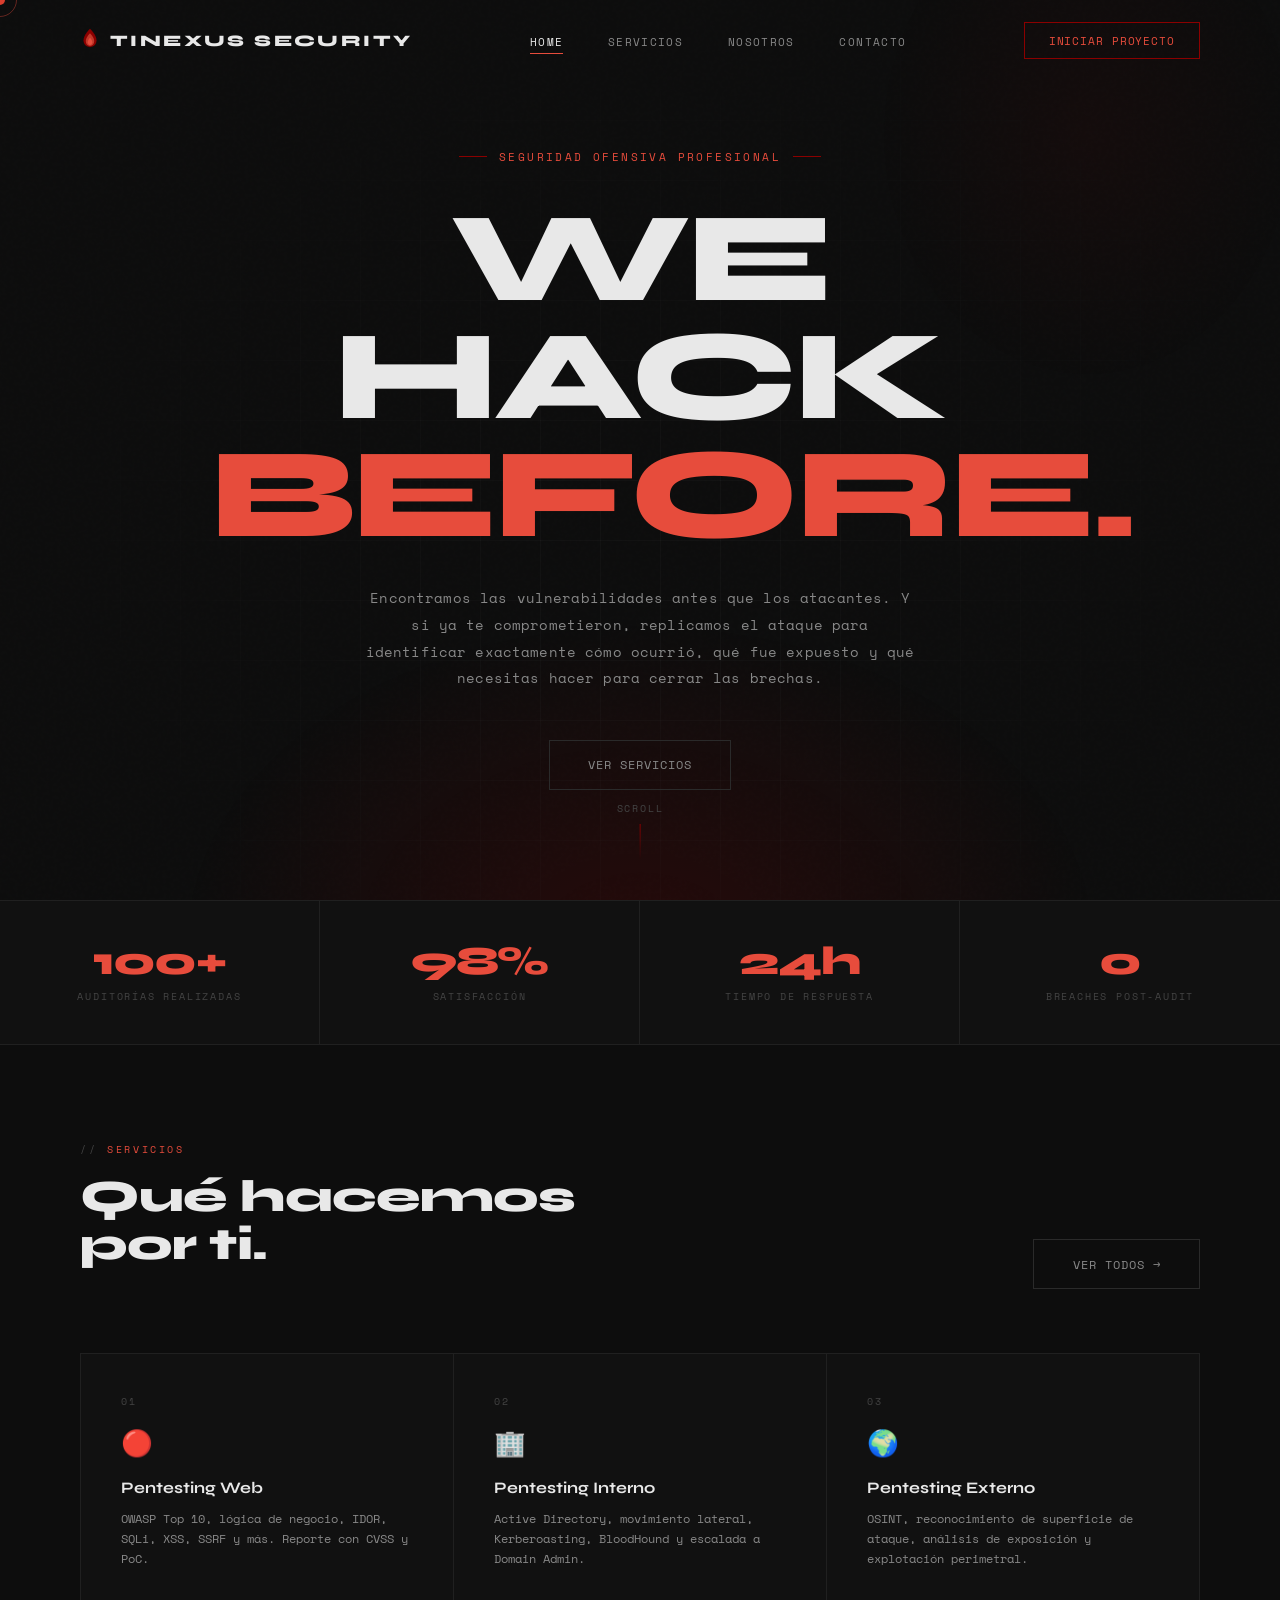
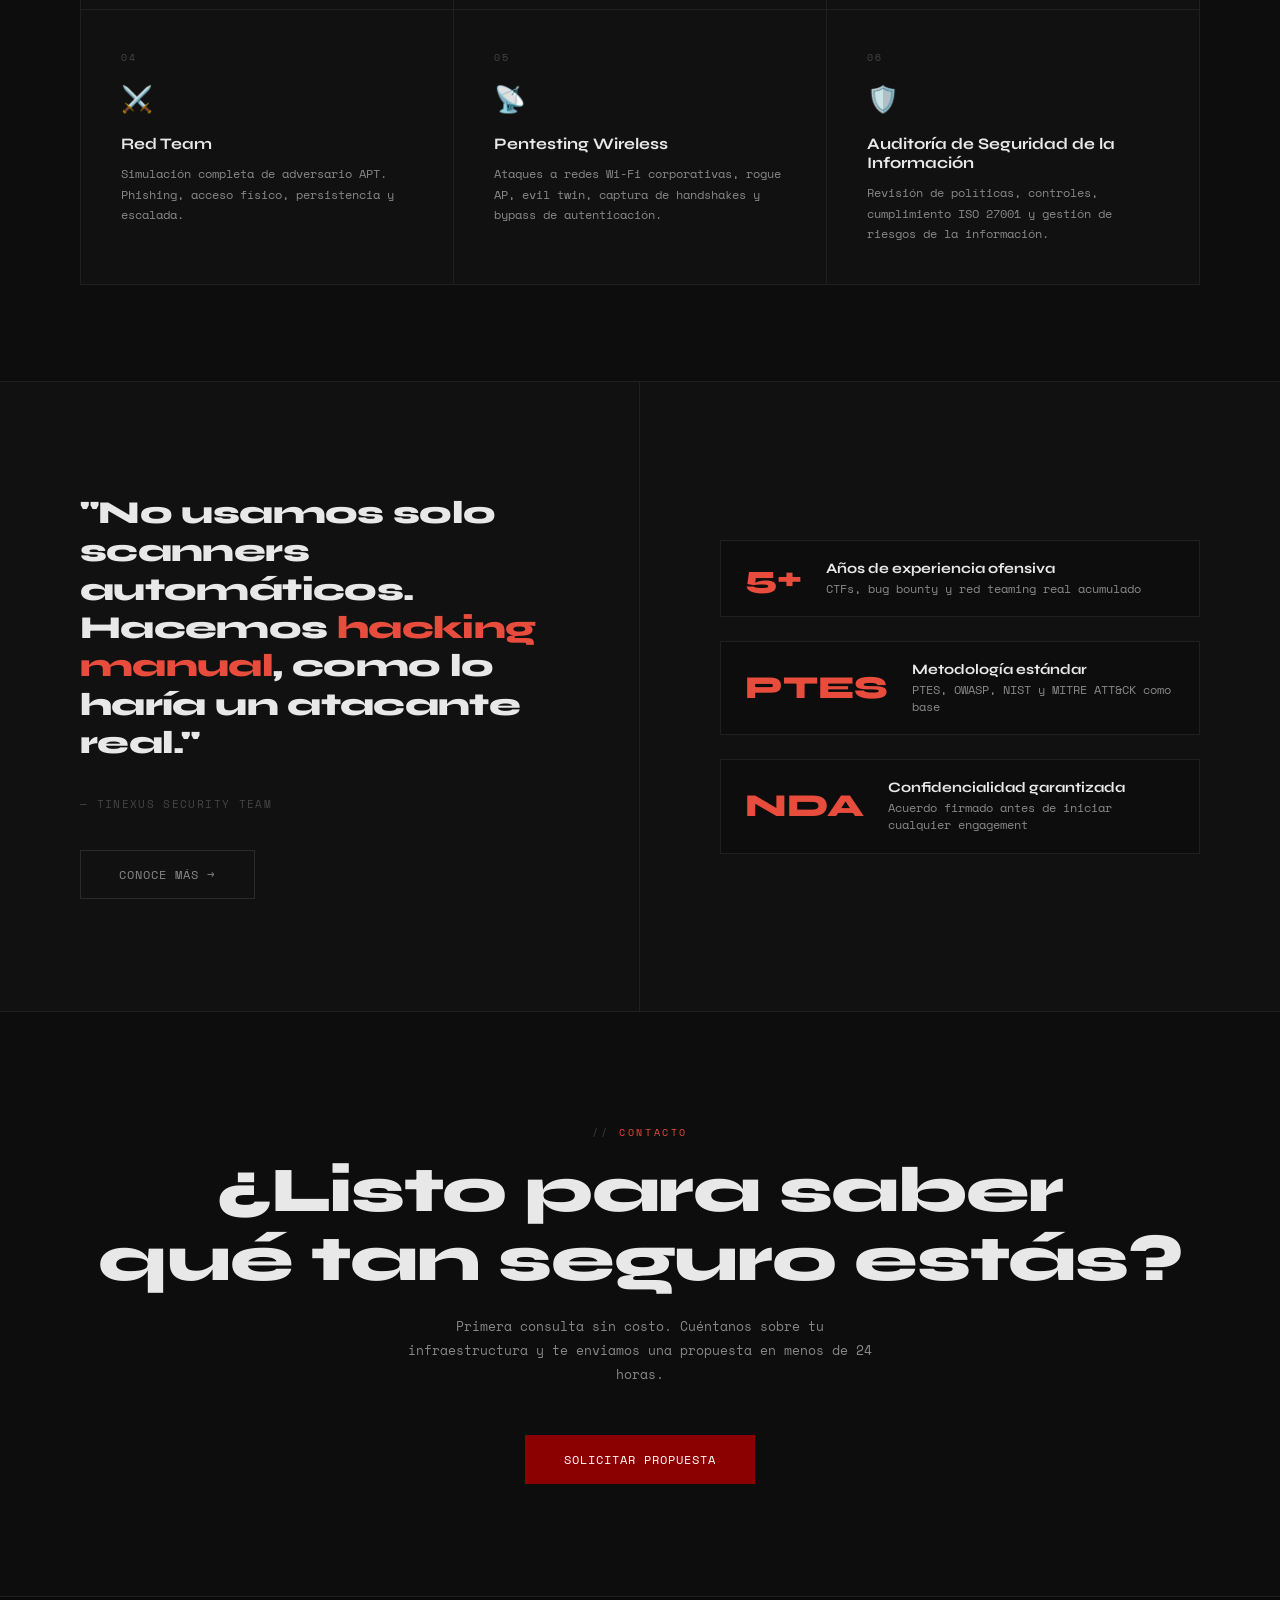
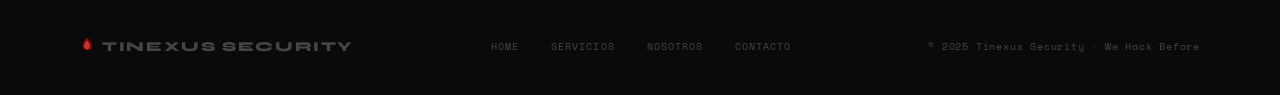
==== commit 2cf96719: "Update: nuevos servicios, responsive, cambios de contenido" ====
--- a/index.html
+++ b/index.html
@@ -52,8 +52,8 @@
     .hero h1 .accent { color: var(--red-bright); display: block; }
     .hero-sub {
       font-family: var(--mono); font-size: clamp(0.78rem, 2vw, 0.9rem);
-      color: var(--text-dim); line-height: 1.8;
-      max-width: 520px; margin: 2rem auto 3rem; letter-spacing: 0.01em;
+      color: var(--text-dim); line-height: 1.85;
+      max-width: 560px; margin: 2rem auto 3rem; letter-spacing: 0.01em;
     }
     .hero-actions { display: flex; gap: 1rem; justify-content: center; flex-wrap: wrap; }
     .scroll-hint {
@@ -236,6 +236,7 @@
     <a href="contacto.html" class="mobile-cta">Iniciar Proyecto</a>
   </div>
 
+  <!-- HERO -->
   <section class="hero">
     <div class="hero-bg"></div>
     <div class="hero-grid"></div>
@@ -243,11 +244,11 @@
       <div class="hero-badge">Seguridad Ofensiva Profesional</div>
       <h1>WE HACK<span class="accent">BEFORE.</span></h1>
       <p class="hero-sub">
-        Identificamos vulnerabilidades críticas en tu infraestructura antes que los atacantes reales.<br>
-        Red team, pentesting y análisis de superficie de ataque a nivel profesional.
+        Encontramos las vulnerabilidades antes que los atacantes. Y si ya te comprometieron,
+        replicamos el ataque para identificar exactamente cómo ocurrió,
+        qué fue expuesto y qué necesitas hacer para cerrar las brechas.
       </p>
       <div class="hero-actions">
-        <a href="contacto.html" class="btn-primary">Solicitar Auditoría</a>
         <a href="servicios.html" class="btn-outline">Ver Servicios</a>
       </div>
     </div>
@@ -257,6 +258,7 @@
     </div>
   </section>
 
+  <!-- STATS -->
   <div class="stats-bar">
     <div class="stat fade-up">
       <span class="stat-num">100+</span>
@@ -276,6 +278,7 @@
     </div>
   </div>
 
+  <!-- SERVICES PREVIEW -->
   <section class="services-preview">
     <div class="services-header">
       <div>
@@ -295,7 +298,7 @@
       <a href="servicios.html" class="service-card fade-up d1">
         <div class="service-num">02</div>
         <span class="service-icon">🏢</span>
-        <div class="service-name">Pentesting de Infraestructura Interna</div>
+        <div class="service-name">Pentesting Interno</div>
         <p class="service-desc">Active Directory, movimiento lateral, Kerberoasting, BloodHound y escalada a Domain Admin.</p>
       </a>
       <a href="servicios.html" class="service-card fade-up d2">
@@ -312,9 +315,9 @@
       </a>
       <a href="servicios.html" class="service-card fade-up d1">
         <div class="service-num">05</div>
-        <span class="service-icon">📱</span>
-        <div class="service-name">Pentesting Móvil</div>
-        <p class="service-desc">Android e iOS. Análisis estático/dinámico, interceptación de tráfico, bypass de certificate pinning.</p>
+        <span class="service-icon">📡</span>
+        <div class="service-name">Pentesting Wireless</div>
+        <p class="service-desc">Ataques a redes Wi-Fi corporativas, rogue AP, evil twin, captura de handshakes y bypass de autenticación.</p>
       </a>
       <a href="servicios.html" class="service-card fade-up d2">
         <div class="service-num">06</div>
@@ -325,6 +328,7 @@
     </div>
   </section>
 
+  <!-- ABOUT TEASER -->
   <div class="about-teaser">
     <div class="about-teaser-left">
       <p class="big-quote fade-up">
@@ -361,6 +365,7 @@
     </div>
   </div>
 
+  <!-- HOME CTA -->
   <section class="home-cta">
     <div class="section-tag fade-up">Contacto</div>
     <h2 class="section-title fade-up">¿Listo para saber<br>qué tan seguro estás?</h2>
